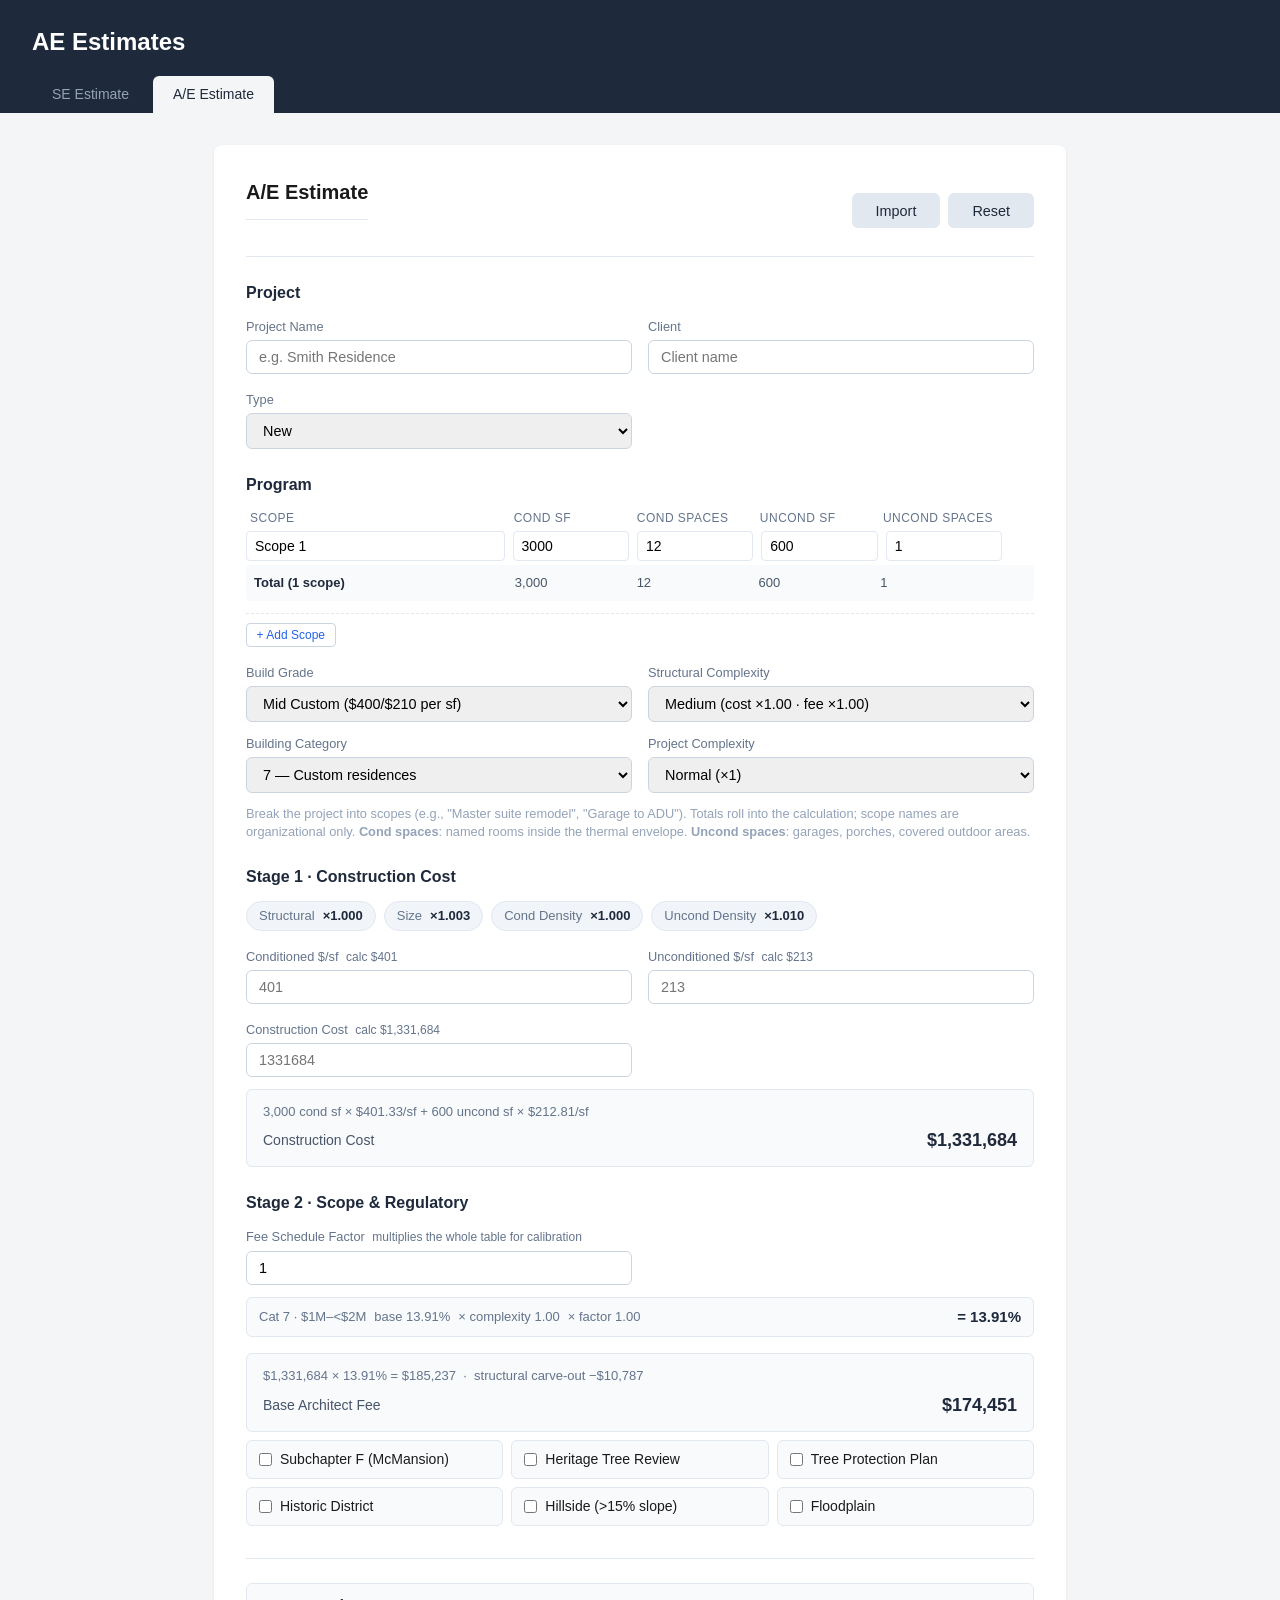
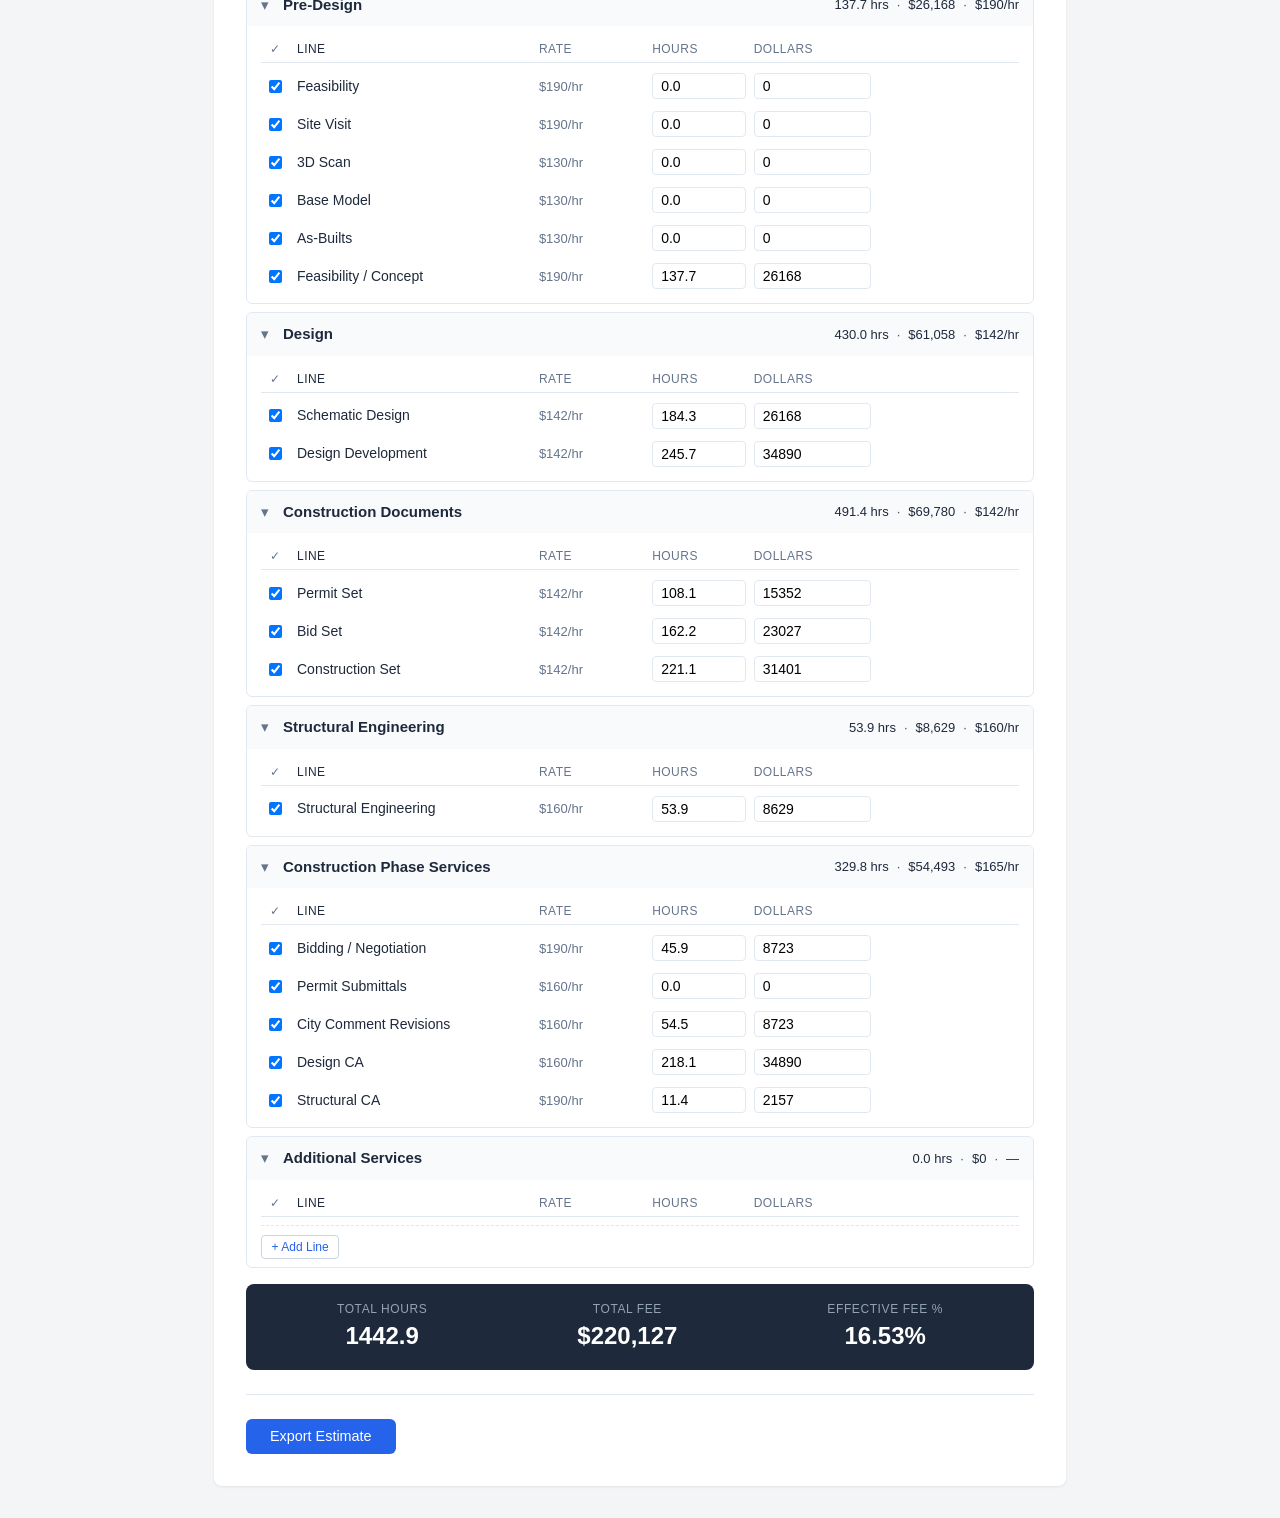
==== ae.html @ 0c53507b "Phase A: split into multi-page navigation with landing page - index.html is now a landing page with " ====
<!DOCTYPE html>
<html lang="en">
<head>
  <meta charset="UTF-8">
  <meta name="viewport" content="width=device-width, initial-scale=1.0">
  <title>A/E Estimate · AE Estimates</title>
  <link rel="stylesheet" href="styles.css">
</head>
<body>
  <header>
    <h1><a class="header-home" href="index.html">AE Estimates</a></h1>
    <nav id="estimate-nav">
      <a class="nav-btn" href="se.html">SE Estimate</a>
      <a class="nav-btn active" href="ae.html">A/E Estimate</a>
    </nav>
  </header>

  <main id="app">
    <!-- A/E estimate form renders here -->
  </main>

  <script src="ae-config.js"></script>
  <script src="ae-estimate.js"></script>
</body>
</html>
---- styles.css ----
* {
  margin: 0;
  padding: 0;
  box-sizing: border-box;
}

body {
  font-family: -apple-system, BlinkMacSystemFont, "Segoe UI", Roboto, sans-serif;
  background: #f4f5f7;
  color: #1a1a1a;
  line-height: 1.5;
}

header {
  background: #1e293b;
  color: #fff;
  padding: 1.5rem 2rem 0;
}

header h1 {
  font-size: 1.5rem;
  font-weight: 600;
  margin-bottom: 1rem;
}

.header-home {
  color: inherit;
  text-decoration: none;
}

.header-home:hover {
  opacity: 0.85;
}

#estimate-nav {
  display: flex;
  gap: 0.25rem;
}

.nav-btn {
  display: inline-block;
  padding: 0.5rem 1.25rem;
  background: transparent;
  color: #94a3b8;
  border: none;
  border-radius: 6px 6px 0 0;
  cursor: pointer;
  font-size: 0.875rem;
  font-weight: 500;
  text-decoration: none;
  transition: background 0.15s, color 0.15s;
}

.nav-btn:hover {
  color: #e2e8f0;
  background: rgba(255, 255, 255, 0.08);
}

.nav-btn.active {
  background: #f4f5f7;
  color: #1e293b;
}

main {
  max-width: 900px;
  margin: 2rem auto;
  padding: 0 1.5rem;
}

/* Landing page */
.landing {
  background: #fff;
  border-radius: 8px;
  box-shadow: 0 1px 3px rgba(0, 0, 0, 0.08);
  padding: 2rem;
}

.landing-intro {
  font-size: 1rem;
  color: #475569;
  margin-bottom: 1.5rem;
}

.landing-tiles {
  display: grid;
  grid-template-columns: repeat(auto-fit, minmax(260px, 1fr));
  gap: 1rem;
}

.landing-tile {
  display: flex;
  flex-direction: column;
  gap: 0.5rem;
  padding: 1.5rem;
  background: #f8fafc;
  border: 1px solid #e2e8f0;
  border-radius: 8px;
  text-decoration: none;
  color: inherit;
  transition: border-color 0.15s, transform 0.15s, box-shadow 0.15s;
}

.landing-tile:hover {
  border-color: #1e293b;
  transform: translateY(-1px);
  box-shadow: 0 4px 10px rgba(15, 23, 42, 0.08);
}

.landing-tile h2 {
  font-size: 1.125rem;
  margin: 0;
  color: #1e293b;
}

.landing-tile p {
  margin: 0;
  font-size: 0.9rem;
  color: #475569;
  line-height: 1.5;
}

.landing-tile-cta {
  margin-top: 0.5rem;
  font-size: 0.875rem;
  font-weight: 600;
  color: #1e293b;
}

/* Form layout */
.estimate-form {
  background: #fff;
  border-radius: 8px;
  box-shadow: 0 1px 3px rgba(0, 0, 0, 0.08);
  padding: 2rem;
}

.form-header {
  display: flex;
  justify-content: space-between;
  align-items: center;
  margin-bottom: 1.5rem;
  padding-bottom: 0.75rem;
  border-bottom: 1px solid #e2e8f0;
}

.form-header h2 {
  font-size: 1.25rem;
  margin-bottom: 0;
  padding-bottom: 0;
  border-bottom: none;
}

.estimate-form h2 {
  font-size: 1.25rem;
  margin-bottom: 1.5rem;
  padding-bottom: 0.75rem;
  border-bottom: 1px solid #e2e8f0;
}

.form-section {
  margin-bottom: 1.5rem;
}

.form-section h3 {
  font-size: 0.95rem;
  font-weight: 600;
  color: #475569;
  margin-bottom: 0.75rem;
}

.form-row {
  display: grid;
  grid-template-columns: 1fr 1fr;
  gap: 1rem;
  margin-bottom: 0.75rem;
}

.form-group {
  display: flex;
  flex-direction: column;
}

.form-group label {
  font-size: 0.8rem;
  font-weight: 500;
  color: #64748b;
  margin-bottom: 0.25rem;
}

.form-group input,
.form-group select,
.form-group textarea {
  padding: 0.5rem 0.75rem;
  border: 1px solid #cbd5e1;
  border-radius: 6px;
  font-size: 0.9rem;
  font-family: inherit;
  transition: border-color 0.15s;
}

.form-group input:focus,
.form-group select:focus,
.form-group textarea:focus {
  outline: none;
  border-color: #3b82f6;
  box-shadow: 0 0 0 3px rgba(59, 130, 246, 0.1);
}

.btn {
  padding: 0.6rem 1.5rem;
  border: none;
  border-radius: 6px;
  font-size: 0.9rem;
  font-weight: 500;
  cursor: pointer;
  transition: background 0.15s;
}

.btn-primary {
  background: #2563eb;
  color: #fff;
}

.btn-primary:hover {
  background: #1d4ed8;
}

.btn-secondary {
  background: #e2e8f0;
  color: #1e293b;
}

.btn-secondary:hover {
  background: #cbd5e1;
}

.form-actions {
  display: flex;
  gap: 0.75rem;
  margin-top: 1.5rem;
  padding-top: 1.5rem;
  border-top: 1px solid #e2e8f0;
}

/* Estimate output */
.estimate-output {
  margin-top: 2rem;
  background: #fff;
  border-radius: 8px;
  box-shadow: 0 1px 3px rgba(0, 0, 0, 0.08);
  padding: 2rem;
}

.estimate-output h2 {
  font-size: 1.25rem;
  margin-bottom: 1rem;
}

.line-items {
  width: 100%;
  border-collapse: collapse;
}

.line-items th {
  text-align: left;
  font-size: 0.8rem;
  font-weight: 600;
  color: #64748b;
  text-transform: uppercase;
  letter-spacing: 0.03em;
  padding: 0.5rem 0.75rem;
  border-bottom: 2px solid #e2e8f0;
}

.line-items td {
  padding: 0.6rem 0.75rem;
  border-bottom: 1px solid #f1f5f9;
  font-size: 0.9rem;
}

.line-items .amount {
  text-align: right;
  font-variant-numeric: tabular-nums;
}

.line-items tfoot td {
  font-weight: 600;
  border-top: 2px solid #e2e8f0;
  border-bottom: none;
  padding-top: 0.75rem;
}

/* Help text */
.help-text {
  font-size: 0.8rem;
  color: #94a3b8;
  margin-bottom: 0.75rem;
  line-height: 1.4;
}

/* Checkbox groups */
.checkbox-group {
  display: flex;
  flex-direction: column;
  gap: 0.5rem;
}

.checkbox-label {
  display: flex;
  align-items: center;
  gap: 0.5rem;
  font-size: 0.9rem;
  cursor: pointer;
}

.checkbox-label input[type="checkbox"] {
  width: 1rem;
  height: 1rem;
  accent-color: #2563eb;
}

/* Corner layer blocks */
.corner-layer {
  background: #f8fafc;
  border: 1px solid #e2e8f0;
  border-radius: 6px;
  padding: 0.75rem 1rem;
  margin-bottom: 0.75rem;
}

.corner-layer-header {
  display: flex;
  justify-content: space-between;
  align-items: center;
  margin-bottom: 0.5rem;
}

.corner-layer-label {
  font-size: 0.85rem;
  font-weight: 600;
  color: #334155;
}

.corner-outlines {
  display: flex;
  flex-direction: column;
  gap: 0.4rem;
}

.outline-row {
  display: flex;
  align-items: center;
  gap: 0.5rem;
}

.outline-row label {
  font-size: 0.8rem;
  color: #64748b;
  min-width: 110px;
}

.outline-row input {
  width: 80px;
  padding: 0.35rem 0.5rem;
  border: 1px solid #cbd5e1;
  border-radius: 4px;
  font-size: 0.85rem;
}

.outline-row input:focus {
  outline: none;
  border-color: #3b82f6;
  box-shadow: 0 0 0 3px rgba(59, 130, 246, 0.1);
}

.btn-small {
  padding: 0.25rem 0.6rem;
  font-size: 0.75rem;
  border: 1px solid #cbd5e1;
  border-radius: 4px;
  background: #fff;
  cursor: pointer;
  color: #2563eb;
  font-weight: 500;
}

.btn-small:hover {
  background: #eff6ff;
}

.btn-remove-outline {
  padding: 0.15rem 0.45rem;
  font-size: 1rem;
  border: none;
  background: transparent;
  cursor: pointer;
  color: #94a3b8;
  line-height: 1;
}

.btn-remove-outline:hover {
  color: #ef4444;
}

/* Section divider */
.section-divider {
  border: none;
  border-top: 2px solid #e2e8f0;
  margin: 2rem 0 0.5rem;
}

/* Summary banner */
.summary-banner {
  display: flex;
  gap: 2rem;
  background: #1e293b;
  color: #fff;
  border-radius: 8px;
  padding: 1.25rem 1.5rem;
  margin-bottom: 1.5rem;
}

.summary-item {
  display: flex;
  flex-direction: column;
}

.summary-label {
  font-size: 0.75rem;
  text-transform: uppercase;
  letter-spacing: 0.05em;
  color: #94a3b8;
}

.summary-value {
  font-size: 1.75rem;
  font-weight: 700;
  font-variant-numeric: tabular-nums;
}

.summary-adjust {
  display: flex;
  align-items: center;
  gap: 0.5rem;
}

.btn-adjust {
  width: 2rem;
  height: 2rem;
  border-radius: 50%;
  border: 2px solid #94a3b8;
  background: transparent;
  color: #fff;
  font-size: 1.25rem;
  font-weight: 700;
  cursor: pointer;
  display: flex;
  align-items: center;
  justify-content: center;
  line-height: 1;
  padding: 0;
  transition: background 0.15s, border-color 0.15s;
}

.btn-adjust:hover {
  background: rgba(255, 255, 255, 0.15);
  border-color: #fff;
}

.btn-adjust:active {
  background: rgba(255, 255, 255, 0.25);
}

/* Step headings in output table */
.step-heading td {
  font-weight: 700;
  font-size: 0.95rem;
  padding-top: 1.25rem;
  padding-bottom: 0.5rem;
  border-bottom: 2px solid #e2e8f0;
  color: #1e293b;
}

.step-note td {
  font-size: 0.8rem;
  color: #94a3b8;
  font-style: italic;
  padding-top: 0.25rem;
  padding-bottom: 0.5rem;
  border-bottom: none;
}

.row-bold td {
  font-weight: 600;
  border-top: 1px solid #e2e8f0;
  background: #f8fafc;
}

/* Generate Email button in summary banner */
.summary-action {
  display: flex;
  flex-direction: column;
  gap: 0.5rem;
  margin-left: auto;
}

.btn-email {
  background: #fff;
  color: #1e293b;
  font-weight: 600;
  padding: 0.5rem 1.25rem;
  border-radius: 6px;
  white-space: nowrap;
  width: 100%;
  text-align: center;
}

.btn-email:hover {
  background: #e2e8f0;
}

/* Modal overlay */
.modal-overlay {
  position: fixed;
  inset: 0;
  background: rgba(0, 0, 0, 0.5);
  display: flex;
  align-items: center;
  justify-content: center;
  z-index: 1000;
  padding: 1rem;
}

.modal-content {
  background: #fff;
  border-radius: 10px;
  box-shadow: 0 8px 30px rgba(0, 0, 0, 0.2);
  padding: 2rem;
  max-width: 480px;
  width: 100%;
  max-height: 90vh;
  overflow-y: auto;
}

.modal-content-wide {
  max-width: 700px;
}

.modal-content h2 {
  font-size: 1.15rem;
  margin-bottom: 0.5rem;
}

.modal-subtitle {
  font-size: 0.9rem;
  color: #64748b;
  margin-bottom: 1.25rem;
}

.modal-form .form-group {
  margin-bottom: 1rem;
}

.modal-actions {
  display: flex;
  gap: 0.75rem;
  margin-top: 1.5rem;
  padding-top: 1rem;
  border-top: 1px solid #e2e8f0;
}

.modal-header-row {
  display: flex;
  justify-content: space-between;
  align-items: center;
  margin-bottom: 1rem;
}

.modal-header-row h2 {
  margin-bottom: 0;
}

.btn-copy {
  font-size: 0.8rem;
  padding: 0.4rem 1rem;
}

/* Email preview area */
.email-preview {
  background: #fff;
  border: 1px solid #e2e8f0;
  border-radius: 6px;
  padding: 1.25rem 1.5rem;
  font-family: Arial, Helvetica, sans-serif;
  font-size: small;
  color: #000;
  line-height: 1.5;
  max-height: 60vh;
  overflow-y: auto;
}

@media (max-width: 640px) {
  .form-row {
    grid-template-columns: 1fr;
  }

  main {
    padding: 0 1rem;
  }

  .estimate-form,
  .estimate-output {
    padding: 1.25rem;
  }

  .summary-banner {
    flex-direction: column;
    gap: 0.75rem;
  }
}

/* ==========================================================
   A/E Estimate styles
   ========================================================== */

.ae-form .form-section h3 {
  font-size: 1rem;
  font-weight: 600;
  margin-bottom: 0.75rem;
  color: #1e293b;
}

.ae-calc-hint {
  font-size: 0.75rem;
  color: #64748b;
  font-weight: 400;
  margin-left: 0.25rem;
}

/* Scopes table */
.ae-scopes {
  display: flex;
  flex-direction: column;
  gap: 0.25rem;
  margin-bottom: 1rem;
}

.ae-scope-row {
  display: grid;
  grid-template-columns: 2fr 0.9fr 0.9fr 0.9fr 0.9fr 24px;
  gap: 0.5rem;
  align-items: center;
}

.ae-scope-header {
  font-size: 0.75rem;
  text-transform: uppercase;
  letter-spacing: 0.04em;
  color: #64748b;
  padding: 0 0.25rem;
}

.ae-scope-row input[type="text"],
.ae-scope-row input[type="number"] {
  width: 100%;
  padding: 0.375rem 0.5rem;
  border: 1px solid #e2e8f0;
  border-radius: 4px;
  font-size: 0.875rem;
  background: #fff;
  font-variant-numeric: tabular-nums;
}

.ae-scope-row input:focus {
  outline: none;
  border-color: #3b82f6;
  box-shadow: 0 0 0 2px rgba(59, 130, 246, 0.2);
}

.ae-scope-totals {
  font-size: 0.8125rem;
  color: #475569;
  background: #f8fafc;
  padding: 0.5rem 0.5rem;
  border-radius: 4px;
  font-variant-numeric: tabular-nums;
}

.ae-scope-totals span:first-child {
  font-weight: 600;
  color: #1e293b;
}

.ae-scope-remove {
  background: transparent;
  border: none;
  color: #64748b;
  cursor: pointer;
  padding: 0.25rem;
  font-size: 1rem;
  border-radius: 4px;
}

.ae-scope-remove:hover {
  background: #fecaca;
  color: #991b1b;
}

@media (max-width: 640px) {
  .ae-scope-row {
    grid-template-columns: 1fr 1fr;
    row-gap: 0.25rem;
  }
  .ae-scope-header { display: none; }
}

/* Stage 1 multiplier strip */
.ae-multiplier-strip {
  display: flex;
  flex-wrap: wrap;
  gap: 0.5rem;
  margin-bottom: 1rem;
}

.ae-multiplier-chip {
  display: inline-flex;
  align-items: center;
  gap: 0.5rem;
  padding: 0.25rem 0.75rem;
  background: #f1f5f9;
  border: 1px solid #e2e8f0;
  border-radius: 999px;
  font-size: 0.8125rem;
}

.ae-chip-label {
  color: #64748b;
}

.ae-chip-value {
  color: #1e293b;
  font-weight: 600;
  font-variant-numeric: tabular-nums;
}

.ae-stage-summary {
  display: flex;
  justify-content: space-between;
  align-items: center;
  margin-top: 1rem;
  padding: 0.75rem 1rem;
  background: #f8fafc;
  border: 1px solid #e2e8f0;
  border-radius: 6px;
}

.ae-stage-summary-label {
  font-size: 0.875rem;
  color: #475569;
  font-weight: 500;
}

.ae-stage-summary-value {
  font-size: 1.125rem;
  font-weight: 700;
  color: #1e293b;
  font-variant-numeric: tabular-nums;
}

/* Calculation strip — used for construction cost and base architect fee */
.ae-calc-strip {
  margin-top: 0.75rem;
  padding: 0.75rem 1rem;
  background: #f8fafc;
  border: 1px solid #e2e8f0;
  border-radius: 6px;
  font-variant-numeric: tabular-nums;
}

.ae-calc-formula {
  font-size: 0.8125rem;
  color: #64748b;
  margin-bottom: 0.375rem;
}

.ae-calc-result {
  display: flex;
  justify-content: space-between;
  align-items: center;
}

.ae-calc-label {
  font-size: 0.875rem;
  color: #475569;
  font-weight: 500;
}

.ae-calc-value {
  font-size: 1.125rem;
  font-weight: 700;
  color: #1e293b;
}

/* Fee schedule breakdown strip */
.ae-fee-breakdown {
  display: flex;
  flex-wrap: wrap;
  gap: 0.5rem;
  align-items: center;
  margin: 0.5rem 0 1rem;
  padding: 0.5rem 0.75rem;
  background: #f8fafc;
  border: 1px solid #e2e8f0;
  border-radius: 6px;
  font-size: 0.8125rem;
  color: #64748b;
  font-variant-numeric: tabular-nums;
}

.ae-fee-breakdown-final {
  margin-left: auto;
  font-weight: 700;
  color: #1e293b;
  font-size: 0.9375rem;
}

/* Regulatory flags */
.ae-flags-grid {
  display: grid;
  grid-template-columns: repeat(auto-fill, minmax(240px, 1fr));
  gap: 0.5rem;
  margin-top: 0.5rem;
}

.ae-flag-checkbox {
  display: flex;
  align-items: center;
  gap: 0.5rem;
  padding: 0.5rem 0.75rem;
  background: #f8fafc;
  border: 1px solid #e2e8f0;
  border-radius: 6px;
  font-size: 0.875rem;
  cursor: pointer;
}

.ae-flag-checkbox input[type="checkbox"] {
  margin: 0;
}

/* Output area */
.ae-output {
  margin-top: 2rem;
  padding-top: 1.5rem;
  border-top: 1px solid #e2e8f0;
}

.ae-grand-total {
  display: flex;
  justify-content: space-around;
  padding: 1rem;
  background: #1e293b;
  color: #fff;
  border-radius: 8px;
  margin-top: 1rem;
}

.ae-grand-total-item {
  display: flex;
  flex-direction: column;
  align-items: center;
}

.ae-gt-label {
  font-size: 0.75rem;
  color: #94a3b8;
  text-transform: uppercase;
  letter-spacing: 0.05em;
}

.ae-gt-value {
  font-size: 1.5rem;
  font-weight: 700;
  font-variant-numeric: tabular-nums;
}

/* Sections */
.ae-section {
  border: 1px solid #e2e8f0;
  border-radius: 6px;
  margin-bottom: 0.5rem;
  overflow: hidden;
}

.ae-section-header {
  display: flex;
  align-items: center;
  gap: 0.5rem;
  padding: 0.625rem 0.875rem;
  background: #f8fafc;
  cursor: pointer;
  font-size: 0.9375rem;
  user-select: none;
}

.ae-section-header:hover {
  background: #f1f5f9;
}

.ae-section-caret {
  width: 14px;
  color: #64748b;
}

.ae-section-label {
  font-weight: 600;
  color: #1e293b;
  flex: 1;
}

.ae-section-totals {
  display: flex;
  gap: 0.5rem;
  color: #475569;
  font-size: 0.8125rem;
  font-variant-numeric: tabular-nums;
}

.ae-section-totals span:nth-child(odd) {
  font-weight: 500;
  color: #1e293b;
}

.ae-section.collapsed .ae-section-body {
  display: none;
}

.ae-section-body {
  padding: 0.5rem 0.875rem;
}

/* Line rows */
.ae-line-row {
  display: grid;
  grid-template-columns: 28px 2fr 0.9fr 0.8fr 1fr 1.2fr;
  gap: 0.5rem;
  align-items: center;
  padding: 0.375rem 0;
  font-size: 0.875rem;
}

.ae-line-include {
  display: flex;
  justify-content: center;
  align-items: center;
}

.ae-line-include input[type="checkbox"] {
  margin: 0;
  cursor: pointer;
}

.ae-line-row.is-excluded {
  background: #f1f5f9;
  color: #94a3b8;
  border-radius: 4px;
  padding-left: 0.375rem;
  padding-right: 0.375rem;
}

.ae-line-row.is-excluded .ae-line-input,
.ae-line-row.is-excluded .ae-rate-display {
  color: #94a3b8;
  text-decoration: line-through;
}

.ae-excluded-badge {
  display: inline-block;
  padding: 0.0625rem 0.375rem;
  margin-left: 0.25rem;
  background: #e2e8f0;
  color: #64748b;
  border-radius: 999px;
  font-size: 0.6875rem;
  font-weight: 500;
  text-decoration: none;
}

.ae-line-header {
  font-size: 0.75rem;
  text-transform: uppercase;
  letter-spacing: 0.04em;
  color: #64748b;
  border-bottom: 1px solid #e2e8f0;
  padding-bottom: 0.25rem;
  margin-bottom: 0.25rem;
}

.ae-line-row.is-overridden {
  background: #fffbeb;
  border-radius: 4px;
  padding-left: 0.375rem;
  padding-right: 0.375rem;
}

.ae-line-label {
  color: #1e293b;
}

.ae-line-rate,
.ae-line-hours,
.ae-line-dollars {
  font-variant-numeric: tabular-nums;
}

.ae-rate-display {
  color: #64748b;
  font-size: 0.8125rem;
}

.ae-line-input,
.ae-user-label,
.ae-user-rate {
  width: 100%;
  padding: 0.25rem 0.5rem;
  border: 1px solid #e2e8f0;
  border-radius: 4px;
  font-size: 0.875rem;
  background: #fff;
  font-variant-numeric: tabular-nums;
}

.ae-line-input:focus,
.ae-user-label:focus,
.ae-user-rate:focus {
  outline: none;
  border-color: #3b82f6;
  box-shadow: 0 0 0 2px rgba(59, 130, 246, 0.2);
}

.ae-line-input.overridden {
  background: #fef3c7;
  border-color: #fcd34d;
  font-weight: 600;
}

.ae-line-controls {
  display: flex;
  align-items: center;
  gap: 0.25rem;
  font-size: 0.75rem;
  color: #64748b;
}

.ae-ghost-calc {
  color: #94a3b8;
  font-variant-numeric: tabular-nums;
  font-size: 0.75rem;
}

.ae-override-badge {
  display: inline-block;
  padding: 0.0625rem 0.375rem;
  margin-left: 0.25rem;
  background: #fde68a;
  color: #92400e;
  border-radius: 999px;
  font-size: 0.6875rem;
  font-weight: 500;
}

.ae-line-reset,
.ae-line-remove {
  background: transparent;
  border: none;
  color: #64748b;
  cursor: pointer;
  padding: 0.125rem 0.25rem;
  font-size: 0.9rem;
  border-radius: 4px;
}

.ae-line-reset:hover {
  background: #e2e8f0;
  color: #1e293b;
}

.ae-line-remove:hover {
  background: #fecaca;
  color: #991b1b;
}

.ae-add-row {
  margin-top: 0.5rem;
  padding-top: 0.5rem;
  border-top: 1px dashed #e2e8f0;
}

@media (max-width: 640px) {
  .ae-line-row {
    grid-template-columns: 28px 1fr 1fr;
    row-gap: 0.25rem;
  }
  .ae-line-header { display: none; }
  .ae-section-totals {
    flex-wrap: wrap;
    justify-content: flex-end;
  }
  .ae-grand-total {
    flex-direction: column;
    gap: 0.5rem;
  }
}
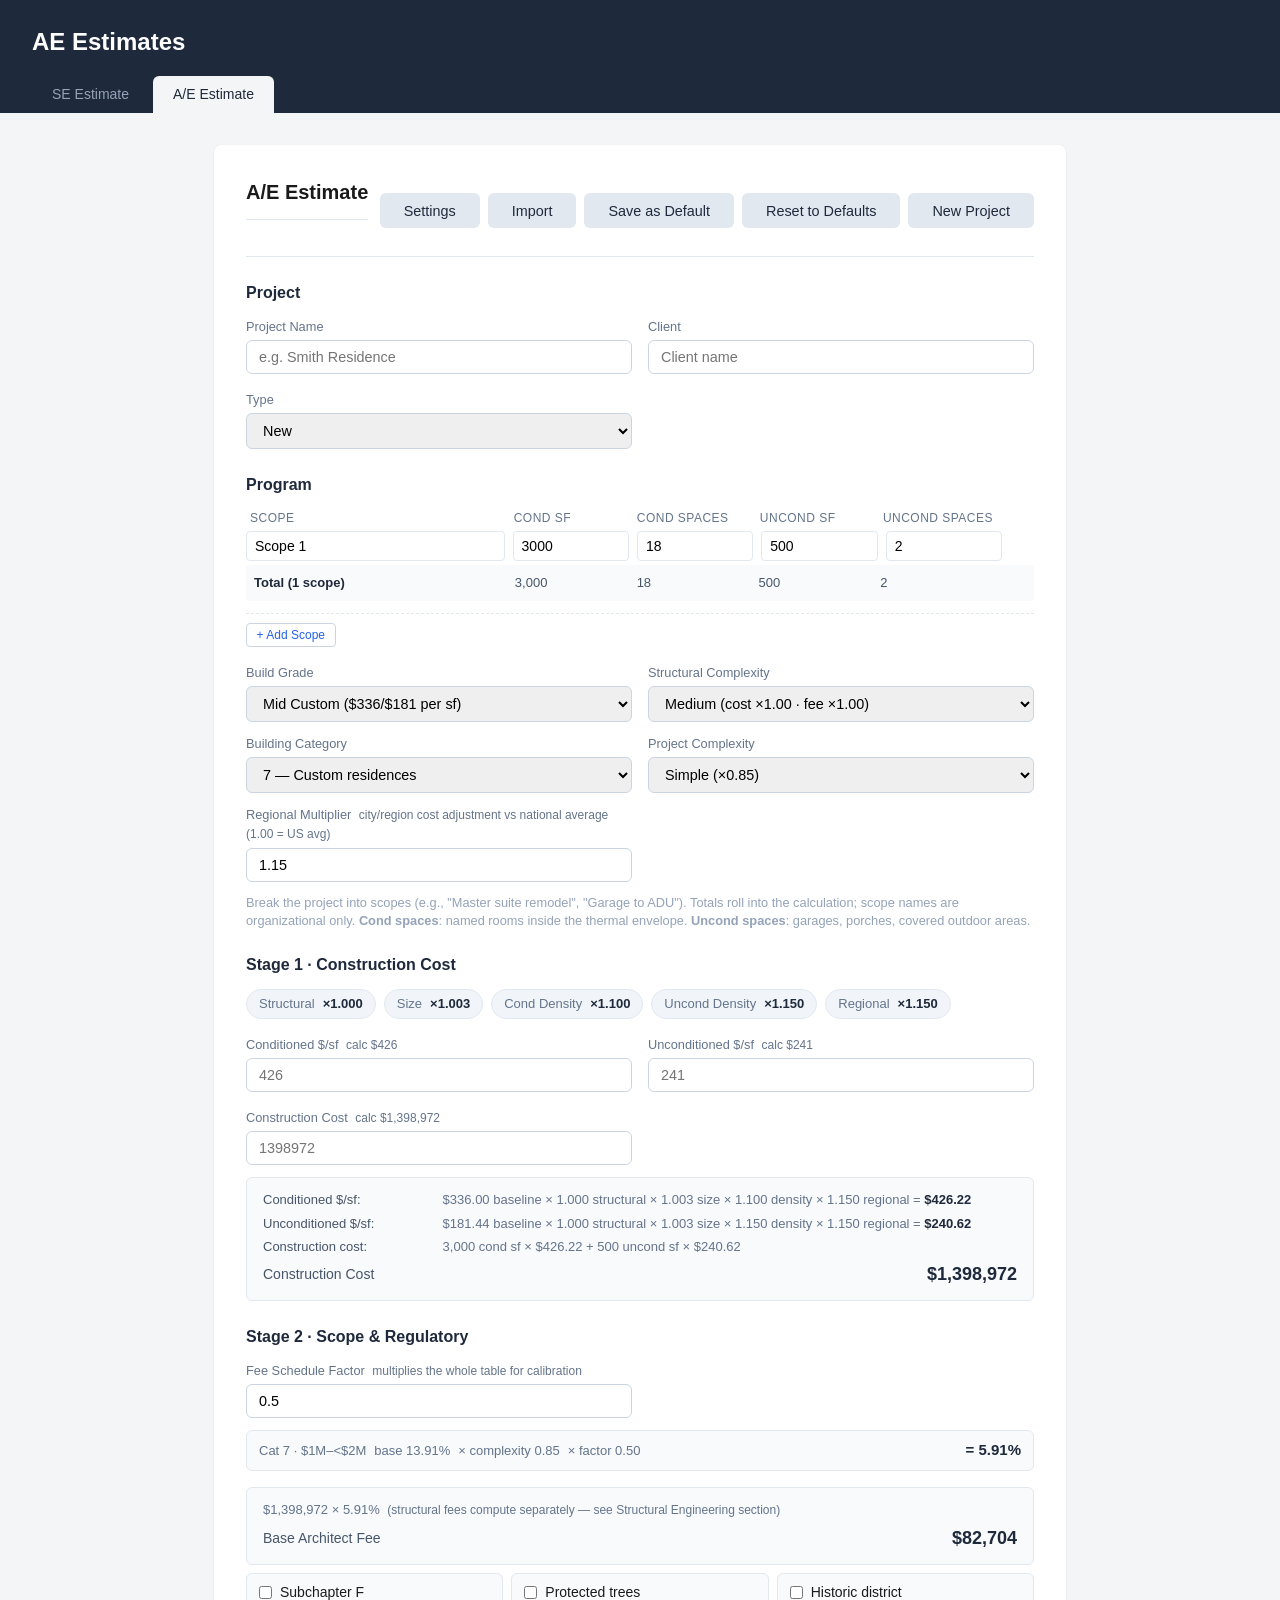
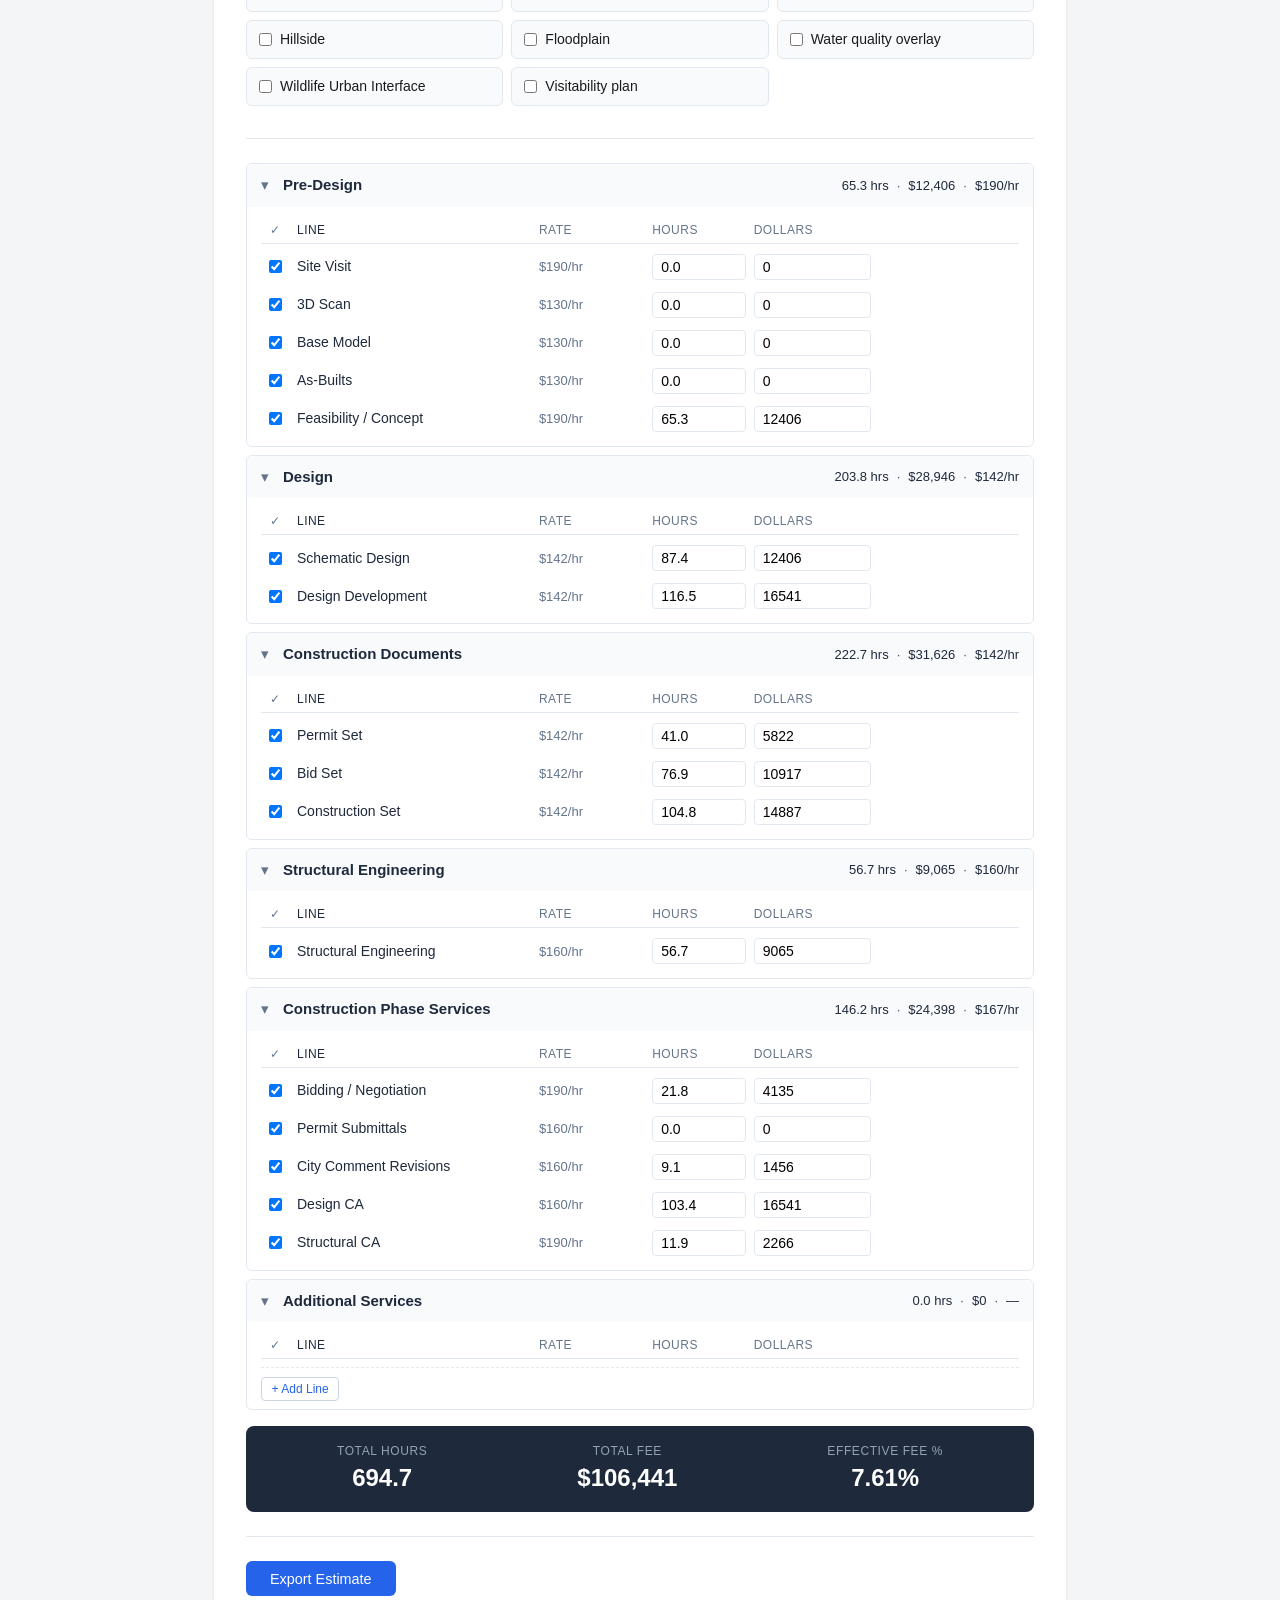
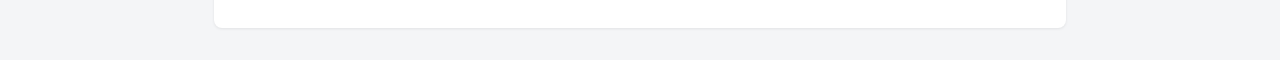
==== commit b9c7b16f: "Phase B: A/E settings modal, per-project config, and unified defaults lifecycle Settings modal (new " ====
--- a/ae.html
+++ b/ae.html
@@ -20,6 +20,7 @@
   </main>
 
   <script src="ae-config.js"></script>
+  <script src="ae-settings.js"></script>
   <script src="ae-estimate.js"></script>
 </body>
 </html>
--- a/styles.css
+++ b/styles.css
@@ -630,6 +630,12 @@
   color: #1e293b;
 }
 
+.ae-form-header-buttons {
+  display: flex;
+  flex-wrap: wrap;
+  gap: 0.5rem;
+}
+
 .ae-calc-hint {
   font-size: 0.75rem;
   color: #64748b;
@@ -781,6 +787,25 @@
   font-size: 0.8125rem;
   color: #64748b;
   margin-bottom: 0.375rem;
+}
+
+.ae-calc-formula-line {
+  font-size: 0.8125rem;
+  color: #64748b;
+  margin-bottom: 0.25rem;
+  line-height: 1.5;
+}
+
+.ae-calc-formula-line strong {
+  color: #1e293b;
+  font-weight: 600;
+}
+
+.ae-calc-line-label {
+  display: inline-block;
+  width: 11rem;
+  color: #475569;
+  font-weight: 500;
 }
 
 .ae-calc-result {
@@ -1112,3 +1137,380 @@
   }
 }
 
+/* ==========================================================
+   A/E Settings Modal
+   ========================================================== */
+
+.ae-settings-overlay {
+  align-items: stretch;
+  justify-content: stretch;
+  padding: 0;
+}
+
+.ae-settings-modal {
+  display: flex;
+  flex-direction: column;
+  width: 100vw;
+  height: 100vh;
+  max-width: none;
+  max-height: none;
+  margin: 0;
+  background: #fff;
+  border-radius: 0;
+  box-shadow: none;
+}
+
+.ae-settings-header {
+  display: flex;
+  justify-content: space-between;
+  align-items: center;
+  padding: 1rem 1.5rem;
+  background: #1e293b;
+  color: #fff;
+  flex-shrink: 0;
+}
+
+.ae-settings-header h2 {
+  font-size: 1.125rem;
+  font-weight: 600;
+  margin: 0;
+}
+
+.ae-settings-close {
+  background: transparent;
+  border: none;
+  color: #cbd5e1;
+  font-size: 1.5rem;
+  cursor: pointer;
+  line-height: 1;
+  padding: 0.25rem 0.5rem;
+}
+
+.ae-settings-close:hover {
+  color: #fff;
+}
+
+.ae-settings-shell {
+  flex: 1;
+  display: grid;
+  grid-template-columns: 220px 1fr;
+  min-height: 0;
+}
+
+.ae-settings-nav {
+  display: flex;
+  flex-direction: column;
+  gap: 0.125rem;
+  padding: 1rem 0.5rem;
+  background: #f1f5f9;
+  border-right: 1px solid #e2e8f0;
+  overflow-y: auto;
+}
+
+.ae-settings-nav-btn,
+.ae-settings-nav-aux {
+  appearance: none;
+  background: transparent;
+  border: none;
+  text-align: left;
+  padding: 0.5rem 0.75rem;
+  border-radius: 4px;
+  font-size: 0.875rem;
+  color: #475569;
+  cursor: pointer;
+}
+
+.ae-settings-nav-btn:hover {
+  background: rgba(15, 23, 42, 0.06);
+  color: #1e293b;
+}
+
+.ae-settings-nav-btn.active {
+  background: #fff;
+  color: #1e293b;
+  font-weight: 600;
+  box-shadow: 0 1px 2px rgba(15, 23, 42, 0.06);
+}
+
+.ae-settings-nav-spacer {
+  flex: 1;
+  min-height: 1rem;
+}
+
+.ae-settings-nav-aux {
+  font-size: 0.8125rem;
+  color: #64748b;
+  border: 1px solid transparent;
+}
+
+.ae-settings-nav-aux:hover {
+  background: #fff;
+  border-color: #e2e8f0;
+  color: #1e293b;
+}
+
+.ae-settings-body {
+  padding: 1.25rem 1.5rem;
+  overflow-y: auto;
+}
+
+.ae-settings-section h3 {
+  font-size: 1.0625rem;
+  font-weight: 600;
+  margin-bottom: 0.5rem;
+  color: #1e293b;
+}
+
+.ae-settings-section h4 {
+  font-size: 0.9375rem;
+  font-weight: 600;
+  color: #1e293b;
+  margin-top: 0.75rem;
+  margin-bottom: 0.5rem;
+}
+
+.ae-section-header-row {
+  display: flex;
+  align-items: baseline;
+  justify-content: space-between;
+  gap: 0.75rem;
+}
+
+.ae-section-header-row h4 {
+  margin-top: 1rem;
+  margin-bottom: 0.5rem;
+}
+
+.ae-settings-help {
+  font-size: 0.875rem;
+  color: #64748b;
+  margin-bottom: 1rem;
+  line-height: 1.5;
+}
+
+.ae-settings-help-inline {
+  font-size: 0.8125rem;
+  color: #64748b;
+  margin-left: 0.5rem;
+}
+
+.ae-settings-table {
+  display: flex;
+  flex-direction: column;
+  gap: 0.25rem;
+  margin-bottom: 1rem;
+}
+
+.ae-settings-table-row {
+  display: grid;
+  grid-template-columns: 1.5fr 1fr;
+  gap: 0.5rem;
+  align-items: center;
+  padding: 0.25rem 0.5rem;
+  font-size: 0.875rem;
+}
+
+.ae-settings-table-row.ae-grade-row {
+  grid-template-columns: 0.8fr 1.5fr 0.9fr 0.9fr;
+}
+
+.ae-settings-table-row.ae-grade-preview-row {
+  grid-template-columns: 1.4fr 0.8fr 0.8fr 1fr 1fr;
+  font-variant-numeric: tabular-nums;
+}
+
+.ae-settings-table-row.ae-anchor-row {
+  grid-template-columns: 0.8fr 1.2fr 1fr;
+}
+
+.ae-settings-table-row.ae-mult-row {
+  grid-template-columns: 1.5fr 1fr;
+}
+
+.ae-settings-table-row.ae-pw-row {
+  grid-template-columns: 2fr 1fr;
+}
+
+.ae-settings-table-row.ae-ss-row {
+  grid-template-columns: 2fr 1fr auto;
+}
+
+.ae-settings-table-row.ae-flag-row {
+  grid-template-columns: 1.2fr 1.8fr 0.9fr 28px;
+}
+
+.ae-settings-table-head {
+  font-size: 0.75rem;
+  text-transform: uppercase;
+  letter-spacing: 0.04em;
+  color: #64748b;
+  border-bottom: 1px solid #e2e8f0;
+  padding-bottom: 0.25rem;
+}
+
+.ae-settings-row-label {
+  color: #1e293b;
+  font-size: 0.875rem;
+}
+
+.ae-settings-input {
+  width: 100%;
+  padding: 0.375rem 0.5rem;
+  border: 1px solid #e2e8f0;
+  border-radius: 4px;
+  font-size: 0.875rem;
+  background: #fff;
+  font-variant-numeric: tabular-nums;
+}
+
+.ae-settings-input:focus {
+  outline: none;
+  border-color: #3b82f6;
+  box-shadow: 0 0 0 2px rgba(59, 130, 246, 0.2);
+}
+
+.ae-locked-input {
+  background: #f1f5f9;
+  color: #94a3b8;
+  cursor: not-allowed;
+}
+
+.ae-locked-tag {
+  font-size: 0.6875rem;
+  color: #94a3b8;
+  margin-left: 0.5rem;
+  text-transform: uppercase;
+  letter-spacing: 0.04em;
+}
+
+.ae-mult-grid {
+  display: grid;
+  grid-template-columns: 1fr 1fr;
+  gap: 1rem;
+}
+
+.ae-sum-row {
+  background: #f8fafc;
+  border-radius: 4px;
+  padding: 0.5rem;
+  font-weight: 600;
+}
+
+.ae-sum-value {
+  color: #1e293b;
+  display: inline-flex;
+  align-items: center;
+  gap: 0.5rem;
+}
+
+.ae-warn {
+  display: inline-flex;
+  align-items: center;
+  justify-content: center;
+  width: 1.25rem;
+  height: 1.25rem;
+  background: #fde68a;
+  color: #92400e;
+  border-radius: 999px;
+  font-size: 0.75rem;
+  font-weight: 700;
+  cursor: help;
+}
+
+.ae-tooltip {
+  position: fixed;
+  z-index: 10000;
+  padding: 0.375rem 0.625rem;
+  background: #1e293b;
+  color: #fff;
+  border-radius: 4px;
+  font-size: 0.8125rem;
+  font-variant-numeric: tabular-nums;
+  pointer-events: none;
+  box-shadow: 0 2px 6px rgba(0, 0, 0, 0.2);
+  max-width: 280px;
+}
+
+/* Curve plots */
+.ae-curve-plot-wrap {
+  margin-top: 0.5rem;
+  margin-bottom: 0.75rem;
+  padding: 0.5rem 0.75rem;
+  background: #f8fafc;
+  border: 1px solid #e2e8f0;
+  border-radius: 6px;
+}
+
+.ae-curve-svg {
+  display: block;
+  width: 100%;
+  max-width: 480px;
+}
+
+.ae-curve-tick {
+  font-size: 10px;
+  fill: #64748b;
+}
+
+.ae-curve-anchor {
+  cursor: help;
+}
+
+.ae-curve-hover {
+  cursor: crosshair;
+}
+
+.ae-curve-test {
+  display: flex;
+  align-items: center;
+  gap: 0.75rem;
+  margin-top: 0.5rem;
+  font-size: 0.8125rem;
+  color: #475569;
+}
+
+.ae-curve-test input {
+  width: 8rem;
+}
+
+.ae-curve-test-result {
+  font-weight: 600;
+  color: #1e293b;
+  font-variant-numeric: tabular-nums;
+}
+
+.ae-btn-flash {
+  background: #16a34a !important;
+  color: #fff !important;
+  border-color: #16a34a !important;
+}
+
+/* Footer buttons */
+.ae-settings-footer {
+  display: flex;
+  align-items: center;
+  gap: 0.5rem;
+  padding: 0.75rem 1.5rem;
+  background: #f8fafc;
+  border-top: 1px solid #e2e8f0;
+  flex-shrink: 0;
+}
+
+.ae-settings-footer-spacer {
+  flex: 1;
+}
+
+@media (max-width: 800px) {
+  .ae-settings-shell {
+    grid-template-columns: 1fr;
+  }
+  .ae-settings-nav {
+    flex-direction: row;
+    flex-wrap: wrap;
+    border-right: none;
+    border-bottom: 1px solid #e2e8f0;
+  }
+  .ae-settings-nav-spacer { display: none; }
+  .ae-mult-grid { grid-template-columns: 1fr; }
+}
+
